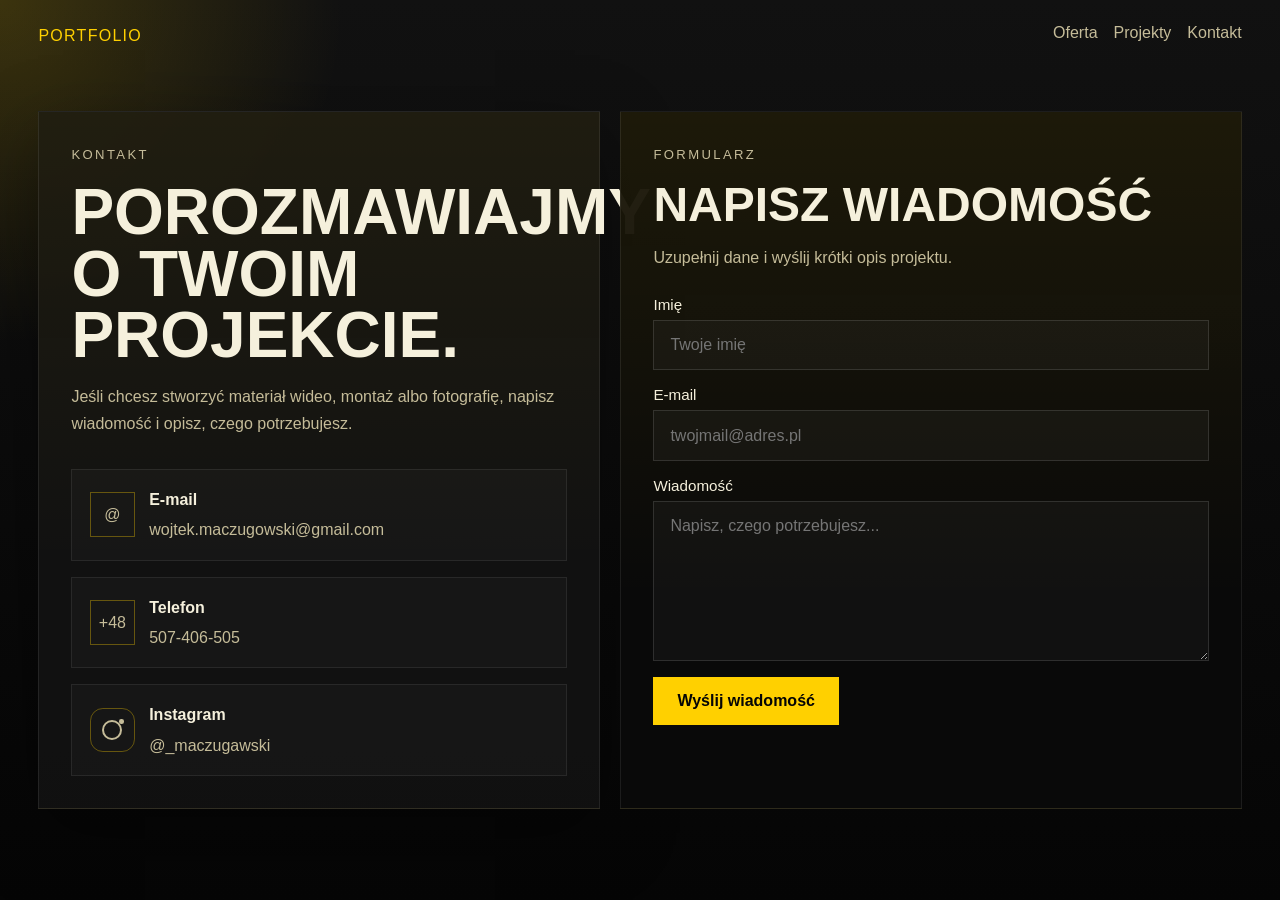
==== 2026-04-22-dobra-b-dziemy-tworzy-portfolio-i/contact.html @ 3e619f03 "Add files via upload" ====
<!DOCTYPE html>
<html lang="pl">
  <head>
    <meta charset="UTF-8" />
    <meta name="viewport" content="width=device-width, initial-scale=1.0" />
    <title>Kontakt | Wojciech Maczugowski</title>
    <link rel="stylesheet" href="styles.css" />
  </head>
  <body>
    <section class="contact-page">
      <nav class="topbar">
        <a class="brand" href="index.html">Portfolio</a>
        <div class="topbar-links">
          <a href="index.html#oferta">Oferta</a>
          <a href="index.html#projekty">Projekty</a>
          <a href="contact.html" aria-current="page">Kontakt</a>
        </div>
      </nav>

      <div class="contact-layout">
        <section class="contact-panel">
          <p class="eyebrow">Kontakt</p>
          <h1>Porozmawiajmy o Twoim projekcie.</h1>
          <p>
            Jeśli chcesz stworzyć materiał wideo, montaż albo fotografię,
            napisz wiadomość i opisz, czego potrzebujesz.
          </p>

          <div class="contact-list">
            <a class="contact-item" href="mailto:wojtek.maczugowski@gmail.com">
              <span class="contact-icon">@</span>
              <span>
                <strong>E-mail</strong>
                wojtek.maczugowski@gmail.com
              </span>
            </a>

            <a class="contact-item" href="tel:+48507406505">
              <span class="contact-icon">+48</span>
              <span>
                <strong>Telefon</strong>
                507-406-505
              </span>
            </a>

            <a class="contact-item" href="https://instagram.com/_maczugawski" target="_blank" rel="noreferrer">
              <span class="contact-icon instagram-icon" aria-hidden="true"></span>
              <span>
                <strong>Instagram</strong>
                @_maczugawski
              </span>
            </a>
          </div>
        </section>

        <section class="contact-form">
          <p class="section-label">Formularz</p>
          <h2>Napisz wiadomość</h2>
          <p>Uzupełnij dane i wyślij krótki opis projektu.</p>

          <form class="form-grid" action="mailto:wojtek.maczugowski@gmail.com" method="post" enctype="text/plain">
            <div class="form-field">
              <label for="name">Imię</label>
              <input id="name" name="Imię" type="text" placeholder="Twoje imię" />
            </div>

            <div class="form-field">
              <label for="email">E-mail</label>
              <input id="email" name="Email" type="email" placeholder="twojmail@adres.pl" />
            </div>

            <div class="form-field">
              <label for="message">Wiadomość</label>
              <textarea id="message" name="Wiadomość" placeholder="Napisz, czego potrzebujesz..."></textarea>
            </div>

            <button class="contact-submit" type="submit">Wyślij wiadomość</button>
          </form>
        </section>
      </div>
    </section>
  </body>
</html>
---- 2026-04-22-dobra-b-dziemy-tworzy-portfolio-i/styles.css ----
:root {
  --bg: #050505;
  --bg-soft: #111111;
  --panel: #171717;
  --line: rgba(255, 208, 0, 0.34);
  --line-strong: rgba(255, 208, 0, 0.7);
  --text: #f5f0dc;
  --muted: #c5bc99;
  --accent: #ffd000;
  --accent-deep: #ffb800;
  --shadow: 0 24px 70px rgba(0, 0, 0, 0.38);
}

* {
  box-sizing: border-box;
}

html {
  scroll-behavior: smooth;
}

body {
  margin: 0;
  background:
    radial-gradient(circle at top right, rgba(255, 208, 0, 0.1), transparent 20%),
    linear-gradient(180deg, #060606 0%, #050505 100%);
  color: var(--text);
  font-family: "Trebuchet MS", "Segoe UI", sans-serif;
}

a {
  color: inherit;
  text-decoration: none;
}

.hero {
  position: relative;
  min-height: 100vh;
  padding: 1.5rem clamp(1.2rem, 3vw, 3rem) 4rem;
  background:
    radial-gradient(circle at top left, rgba(255, 208, 0, 0.2), transparent 24%),
    linear-gradient(135deg, rgba(255, 208, 0, 0.12), transparent 38%),
    linear-gradient(180deg, #101010 0%, #050505 55%, #020202 100%);
  overflow: hidden;
}

.hero::after {
  content: "";
  position: absolute;
  inset: auto -10% -4rem auto;
  width: 20rem;
  height: 20rem;
  background: radial-gradient(circle, rgba(255, 208, 0, 0.22), transparent 68%);
  filter: blur(10px);
}

.topbar,
.hero-content,
main,
.footer {
  position: relative;
  z-index: 1;
}

.topbar {
  display: flex;
  align-items: center;
  justify-content: space-between;
  gap: 1rem;
}

.brand {
  font-family: Impact, Haettenschweiler, "Arial Black", sans-serif;
  letter-spacing: 0.08em;
  text-transform: uppercase;
  color: var(--accent);
}

.topbar-links {
  display: flex;
  flex-wrap: wrap;
  gap: 1rem;
}

.topbar-links a {
  padding-bottom: 0.25rem;
  border-bottom: 1px solid transparent;
  color: var(--muted);
  transition: border-color 0.25s ease, color 0.25s ease;
}

.topbar-links a:hover,
.topbar-links a:focus-visible {
  color: var(--text);
  border-color: var(--accent);
}

.hero-content {
  width: min(100%, 72rem);
  margin: 14vh auto 0;
}

.eyebrow,
.section-label {
  margin: 0 0 1rem;
  color: var(--accent);
  letter-spacing: 0.18em;
  text-transform: uppercase;
  font-size: 0.82rem;
}

.hero-frame {
  max-width: 48rem;
  padding: clamp(1.4rem, 2vw, 2rem);
  border: 1px solid var(--line-strong);
  background: rgba(0, 0, 0, 0.45);
  backdrop-filter: blur(8px);
  box-shadow: var(--shadow);
  animation: rise 0.85s ease forwards;
}

.hero-frame h1 {
  margin: 0;
  font-family: Impact, Haettenschweiler, "Arial Black", sans-serif;
  font-size: clamp(3rem, 8vw, 6.5rem);
  line-height: 0.95;
  text-transform: uppercase;
}

.hero-frame p {
  max-width: 36rem;
  margin: 1rem 0 0;
  color: var(--text);
  font-size: 1.08rem;
  line-height: 1.7;
}

.hero-tags {
  display: flex;
  flex-wrap: wrap;
  gap: 0.8rem;
  margin-top: 1.5rem;
  animation: rise 1s ease 0.12s both;
}

.hero-tags a {
  display: inline-block;
  padding: 0.8rem 1rem;
  border: 1px solid var(--line);
  background: rgba(5, 5, 5, 0.62);
  color: var(--muted);
  transition: transform 0.25s ease, border-color 0.25s ease, color 0.25s ease, background 0.25s ease;
}

.hero-tags a:hover,
.hero-tags a:focus-visible {
  transform: translateY(-3px);
  border-color: var(--line-strong);
  background: rgba(255, 208, 0, 0.08);
  color: var(--text);
}

main {
  width: min(100%, 78rem);
  margin: 0 auto;
  padding: 4rem clamp(1.2rem, 3vw, 3rem) 5rem;
}

.intro-strip,
.projects {
  margin-top: 2rem;
}

.intro-strip h2,
.project-heading h2 {
  margin: 0;
  font-family: Impact, Haettenschweiler, "Arial Black", sans-serif;
  font-size: clamp(2rem, 5vw, 3.5rem);
  text-transform: uppercase;
  line-height: 1;
}

.intro-text,
.panel p {
  color: var(--muted);
  line-height: 1.7;
}

.service-grid {
  display: grid;
  grid-template-columns: 1fr;
  gap: 1.25rem;
  margin-top: 2rem;
}

.service-card {
  position: relative;
  display: block;
  min-height: 29rem;
  border: 1px solid rgba(255, 255, 255, 0.08);
  background: rgba(10, 10, 10, 0.92);
  overflow: hidden;
  transition: transform 0.3s ease, border-color 0.3s ease, box-shadow 0.3s ease;
}

.service-card:hover,
.service-card:focus-visible {
  transform: translateY(-8px);
  border-color: var(--line-strong);
  box-shadow: var(--shadow);
}

.service-card-accent {
  border-color: var(--line);
}

.service-card-accent:hover,
.service-card-accent:focus-visible {
  transform: translateY(-8px);
}

.service-image {
  position: absolute;
  inset: 0;
  background:
    linear-gradient(180deg, rgba(0, 0, 0, 0.08), rgba(0, 0, 0, 0.18) 35%, rgba(0, 0, 0, 0.86) 100%),
    var(--card-image) center/cover no-repeat,
    linear-gradient(140deg, rgba(255, 208, 0, 0.2), rgba(17, 17, 17, 0.9));
  transform: scale(1.01);
  transition: transform 0.4s ease;
}

.service-card:hover .service-image,
.service-card:focus-visible .service-image {
  transform: scale(1.06);
}

.service-copy {
  position: relative;
  display: flex;
  min-height: 100%;
  flex-direction: column;
  justify-content: flex-end;
  gap: 0.55rem;
  padding: 1.8rem;
  z-index: 1;
}

.service-copy strong,
.panel h3 {
  font-family: Impact, Haettenschweiler, "Arial Black", sans-serif;
  font-size: 1.9rem;
  text-transform: uppercase;
}

.service-copy strong {
  font-size: clamp(2rem, 4vw, 3rem);
}

.service-index {
  display: inline-block;
  color: var(--accent);
  letter-spacing: 0.18em;
  font-size: 0.85rem;
}

.service-copy small {
  color: var(--text);
  font-size: 1rem;
  line-height: 1.7;
  max-width: 32rem;
  text-wrap: balance;
}

.project-heading {
  max-width: 48rem;
  margin-top: 7rem;
}

.project-panels {
  display: grid;
  grid-template-columns: repeat(2, minmax(0, 1fr));
  gap: 1rem;
  margin-top: 2rem;
}

.panel {
  padding: 1.5rem;
  border-top: 3px solid var(--accent);
  background:
    linear-gradient(180deg, rgba(255, 208, 0, 0.05), transparent 55%),
    var(--panel);
  scroll-margin-top: 2rem;
}

.video-panel {
  padding: 1.8rem;
  margin-top: 2rem;
}

.video-section-heading {
  max-width: 46rem;
}

.video-works-grid {
  display: grid;
  grid-template-columns: repeat(3, minmax(0, 1fr));
  gap: 1rem;
  margin-top: 2rem;
}

.video-work-card {
  display: flex;
  min-height: 100%;
  flex-direction: column;
  border: 1px solid rgba(255, 255, 255, 0.08);
  background:
    linear-gradient(180deg, rgba(255, 208, 0, 0.05), transparent 75%),
    rgba(10, 10, 10, 0.92);
  overflow: hidden;
  cursor: pointer;
  transition: transform 0.25s ease, border-color 0.25s ease, box-shadow 0.25s ease;
}

.video-work-card:hover,
.video-work-card:focus-visible {
  transform: translateY(-6px);
  border-color: var(--line-strong);
  box-shadow: var(--shadow);
}

.video-work-media {
  position: relative;
  display: block;
  min-height: 14rem;
  background:
    linear-gradient(180deg, rgba(0, 0, 0, 0.1), rgba(0, 0, 0, 0.6)),
    var(--work-image) center/cover no-repeat,
    linear-gradient(135deg, #1b1b1b, #2a2200);
}

.video-work-media-portrait {
  min-height: 20rem;
}

.video-badge {
  position: absolute;
  top: 1rem;
  left: 1rem;
  padding: 0.45rem 0.7rem;
  background: rgba(5, 5, 5, 0.82);
  border: 1px solid var(--line);
  color: var(--accent);
  font-size: 0.78rem;
  letter-spacing: 0.16em;
  text-transform: uppercase;
}

.video-work-copy {
  display: grid;
  gap: 0.65rem;
  padding: 1.2rem;
}

.video-work-card > * {
  pointer-events: none;
}

.video-work-copy strong {
  font-family: Impact, Haettenschweiler, "Arial Black", sans-serif;
  font-size: 1.45rem;
  text-transform: uppercase;
}

.video-work-copy small,
.video-section-heading p {
  color: var(--muted);
  line-height: 1.7;
}

.video-work-copy em {
  color: var(--accent);
  font-style: normal;
  font-size: 0.9rem;
}

.photo-panel {
  padding: 2.4rem;
  margin-top: 2rem;
  background:
    radial-gradient(circle at top right, rgba(255, 208, 0, 0.08), transparent 24%),
    linear-gradient(180deg, rgba(255, 208, 0, 0.04), transparent 60%),
    var(--panel);
}

.photo-section-heading {
  margin-bottom: 1.8rem;
  text-align: center;
}

.photo-grid {
  display: grid;
  grid-template-columns: repeat(2, minmax(0, 1fr));
  max-width: 42rem;
  margin: 0 auto;
  gap: 1rem;
  align-items: start;
}

.photo-tile {
  margin: 0;
  aspect-ratio: 3 / 4.5;
  padding: 0.75rem;
  border: 1px solid rgba(255, 255, 255, 0.1);
  border-radius: 1.2rem;
  background:
    linear-gradient(180deg, rgba(255, 208, 0, 0.06), transparent 55%),
    rgba(14, 14, 14, 0.94);
  overflow: hidden;
  box-shadow:
    0 20px 45px rgba(0, 0, 0, 0.22),
    inset 0 0 0 1px rgba(255, 208, 0, 0.05);
  transition: transform 0.28s ease, border-color 0.28s ease, box-shadow 0.28s ease;
}

.photo-tile:hover,
.photo-tile:focus-visible {
  transform: translateY(-8px);
  border-color: var(--line-strong);
  box-shadow:
    0 28px 60px rgba(0, 0, 0, 0.3),
    inset 0 0 0 1px rgba(255, 208, 0, 0.12);
}

.photo-tile-image {
  display: block;
  width: 100%;
  height: 100%;
  border-radius: 0.9rem;
  background:
    linear-gradient(180deg, rgba(0, 0, 0, 0.02), rgba(0, 0, 0, 0.1)),
    var(--photo-image) center/contain no-repeat,
    radial-gradient(circle at top, rgba(255, 255, 255, 0.03), transparent 36%),
    linear-gradient(135deg, #161616, #2a2200);
  transform: scale(1);
  transition: transform 0.45s ease;
}

.photo-tile:hover .photo-tile-image,
.photo-tile:focus-visible .photo-tile-image {
  transform: scale(1.045);
}

.photo-tile:nth-child(2n) {
  transform: translateY(2rem);
}

.photo-tile:nth-child(2n):hover,
.photo-tile:nth-child(2n):focus-visible {
  transform: translateY(1.4rem);
}

.panel-number {
  display: inline-block;
  margin-bottom: 1rem;
  color: var(--accent);
  font-size: 0.88rem;
  letter-spacing: 0.18em;
}

.footer {
  display: flex;
  justify-content: flex-end;
  flex-wrap: wrap;
  gap: 1rem;
  padding: 1.5rem clamp(1.2rem, 3vw, 3rem) 2.5rem;
  border-top: 1px solid rgba(255, 255, 255, 0.08);
  color: var(--muted);
}

.footer a {
  color: var(--accent);
}

.contact-page {
  min-height: 100vh;
  padding: 1.5rem clamp(1.2rem, 3vw, 3rem) 4rem;
  background:
    radial-gradient(circle at top left, rgba(255, 208, 0, 0.18), transparent 22%),
    linear-gradient(180deg, #111111 0%, #050505 100%);
}

.contact-layout {
  display: grid;
  grid-template-columns: minmax(0, 0.95fr) minmax(0, 1.05fr);
  gap: 1.25rem;
  width: min(100%, 78rem);
  margin: 4rem auto 0;
}

.contact-panel {
  padding: 2rem;
  border: 1px solid rgba(255, 255, 255, 0.08);
  background:
    linear-gradient(180deg, rgba(255, 208, 0, 0.06), transparent 65%),
    rgba(18, 18, 18, 0.92);
  box-shadow: var(--shadow);
}

.contact-panel h1,
.contact-form h2 {
  margin: 0;
  font-family: Impact, Haettenschweiler, "Arial Black", sans-serif;
  text-transform: uppercase;
  line-height: 0.96;
}

.contact-panel h1 {
  font-size: clamp(2.6rem, 5vw, 4.8rem);
}

.contact-panel p,
.contact-form p,
.contact-item span {
  color: var(--muted);
  line-height: 1.7;
}

.contact-list {
  display: grid;
  gap: 1rem;
  margin-top: 2rem;
}

.contact-item {
  display: flex;
  align-items: center;
  gap: 0.9rem;
  padding: 1rem 1.1rem;
  border: 1px solid rgba(255, 255, 255, 0.08);
  background: rgba(255, 255, 255, 0.02);
}

.contact-item strong {
  display: block;
  color: var(--text);
  margin-bottom: 0.2rem;
}

.contact-icon {
  display: inline-flex;
  align-items: center;
  justify-content: center;
  width: 2.8rem;
  height: 2.8rem;
  border: 1px solid var(--line);
  color: var(--accent);
  flex-shrink: 0;
}

.instagram-icon {
  border-radius: 0.8rem;
  position: relative;
}

.instagram-icon::before {
  content: "";
  width: 1rem;
  height: 1rem;
  border: 2px solid currentColor;
  border-radius: 50%;
}

.instagram-icon::after {
  content: "";
  position: absolute;
  top: 0.68rem;
  right: 0.62rem;
  width: 0.28rem;
  height: 0.28rem;
  border-radius: 50%;
  background: currentColor;
}

.contact-form {
  padding: 2rem;
  border: 1px solid rgba(255, 255, 255, 0.08);
  background:
    linear-gradient(180deg, rgba(255, 208, 0, 0.08), transparent 70%),
    rgba(10, 10, 10, 0.96);
}

.contact-form h2 {
  font-size: clamp(2rem, 4vw, 3rem);
}

.form-grid {
  display: grid;
  gap: 1rem;
  margin-top: 1.5rem;
}

.form-field {
  display: grid;
  gap: 0.45rem;
}

.form-field label {
  color: var(--text);
  font-size: 0.95rem;
}

.form-field input,
.form-field textarea {
  width: 100%;
  border: 1px solid rgba(255, 255, 255, 0.12);
  background: rgba(255, 255, 255, 0.03);
  color: var(--text);
  padding: 0.95rem 1rem;
  font: inherit;
}

.form-field textarea {
  min-height: 10rem;
  resize: vertical;
}

.contact-submit {
  width: fit-content;
  border: 0;
  padding: 0.95rem 1.5rem;
  background: var(--accent);
  color: #050505;
  font: inherit;
  font-weight: 700;
  cursor: pointer;
  transition: transform 0.25s ease, background 0.25s ease;
}

.contact-submit:hover,
.contact-submit:focus-visible {
  transform: translateY(-2px);
  background: var(--accent-deep);
}

@keyframes rise {
  from {
    opacity: 0;
    transform: translateY(24px);
  }

  to {
    opacity: 1;
    transform: translateY(0);
  }
}

@media (max-width: 900px) {
  .contact-layout,
  .video-works-grid,
  .project-panels {
    grid-template-columns: 1fr;
  }

  .photo-grid {
    grid-template-columns: repeat(2, minmax(0, 1fr));
    max-width: none;
  }

  .photo-tile:nth-child(2n) {
    transform: translateY(1.2rem);
  }

  .photo-tile:nth-child(2n):hover,
  .photo-tile:nth-child(2n):focus-visible {
    transform: translateY(0.6rem);
  }

  .service-card-accent,
  .service-card-accent:hover,
  .service-card-accent:focus-visible {
    transform: none;
  }
}

@media (max-width: 640px) {
  .hero {
    min-height: auto;
    padding-bottom: 3rem;
  }

  .topbar,
  .footer {
    flex-direction: column;
    align-items: flex-start;
  }

  .hero-content {
    margin-top: 5rem;
  }

  .hero-frame h1 {
    font-size: clamp(2.5rem, 15vw, 4.2rem);
  }

  .photo-grid {
    grid-template-columns: 1fr;
  }

  .photo-tile:nth-child(2n),
  .photo-tile:nth-child(2n):hover,
  .photo-tile:nth-child(2n):focus-visible {
    transform: none;
  }

  .footer {
    justify-content: flex-start;
  }
}
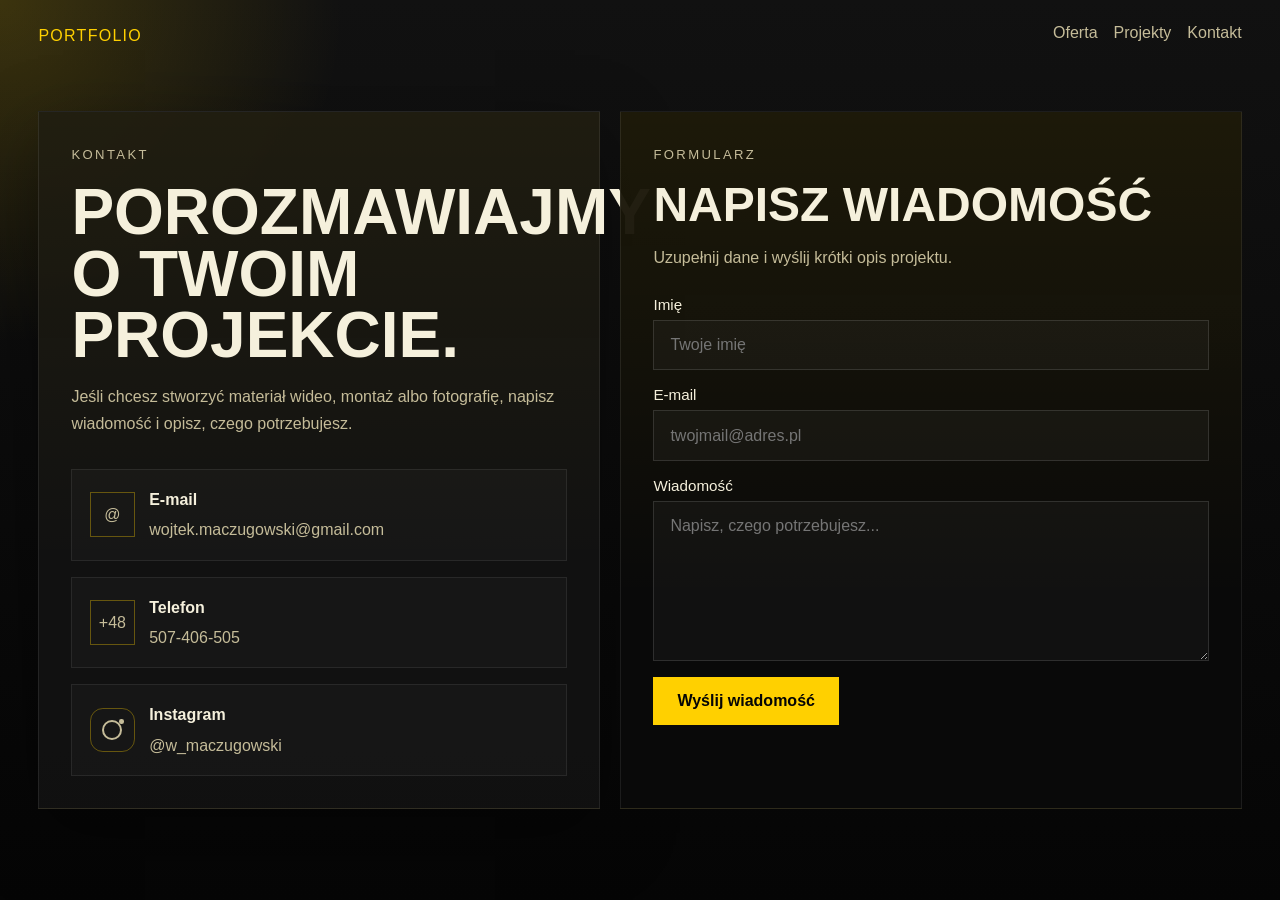
==== commit 5d8ea75c: "Add files via upload" ====
--- a/2026-04-22-dobra-b-dziemy-tworzy-portfolio-i/contact.html
+++ b/2026-04-22-dobra-b-dziemy-tworzy-portfolio-i/contact.html
@@ -43,11 +43,11 @@
               </span>
             </a>
 
-            <a class="contact-item" href="https://instagram.com/_maczugawski" target="_blank" rel="noreferrer">
+            <a class="contact-item" href="https://instagram.com/w_maczugowski" target="_blank" rel="noreferrer">
               <span class="contact-icon instagram-icon" aria-hidden="true"></span>
               <span>
                 <strong>Instagram</strong>
-                @_maczugawski
+                @w_maczugowski
               </span>
             </a>
           </div>
@@ -58,20 +58,33 @@
           <h2>Napisz wiadomość</h2>
           <p>Uzupełnij dane i wyślij krótki opis projektu.</p>
 
-          <form class="form-grid" action="mailto:wojtek.maczugowski@gmail.com" method="post" enctype="text/plain">
+          <form
+            class="form-grid"
+            action="https://formsubmit.co/wojtek.maczugowski@gmail.com"
+            method="POST"
+          >
+            <input type="hidden" name="_subject" value="Nowa wiadomość z portfolio" />
+            <input type="hidden" name="_template" value="table" />
+            <input type="text" name="_honey" tabindex="-1" autocomplete="off" style="display: none" />
+
             <div class="form-field">
               <label for="name">Imię</label>
-              <input id="name" name="Imię" type="text" placeholder="Twoje imię" />
+              <input id="name" name="name" type="text" placeholder="Twoje imię" required />
             </div>
 
             <div class="form-field">
               <label for="email">E-mail</label>
-              <input id="email" name="Email" type="email" placeholder="twojmail@adres.pl" />
+              <input id="email" name="email" type="email" placeholder="twojmail@adres.pl" required />
             </div>
 
             <div class="form-field">
               <label for="message">Wiadomość</label>
-              <textarea id="message" name="Wiadomość" placeholder="Napisz, czego potrzebujesz..."></textarea>
+              <textarea
+                id="message"
+                name="message"
+                placeholder="Napisz, czego potrzebujesz..."
+                required
+              ></textarea>
             </div>
 
             <button class="contact-submit" type="submit">Wyślij wiadomość</button>
--- a/2026-04-22-dobra-b-dziemy-tworzy-portfolio-i/styles.css
+++ b/2026-04-22-dobra-b-dziemy-tworzy-portfolio-i/styles.css
@@ -26,6 +26,7 @@
     linear-gradient(180deg, #060606 0%, #050505 100%);
   color: var(--text);
   font-family: "Trebuchet MS", "Segoe UI", sans-serif;
+  overflow-x: hidden;
 }
 
 a {
@@ -35,8 +36,8 @@
 
 .hero {
   position: relative;
-  min-height: 100vh;
-  padding: 1.5rem clamp(1.2rem, 3vw, 3rem) 4rem;
+  min-height: auto;
+  padding: 1.5rem clamp(1.2rem, 3vw, 3rem) 2rem;
   background:
     radial-gradient(circle at top left, rgba(255, 208, 0, 0.2), transparent 24%),
     linear-gradient(135deg, rgba(255, 208, 0, 0.12), transparent 38%),
@@ -96,8 +97,8 @@
 }
 
 .hero-content {
-  width: min(100%, 72rem);
-  margin: 14vh auto 0;
+  width: min(100%, 34rem);
+  margin: 4rem auto 0;
 }
 
 .eyebrow,
@@ -110,36 +111,40 @@
 }
 
 .hero-frame {
-  max-width: 48rem;
-  padding: clamp(1.4rem, 2vw, 2rem);
+  width: 100%;
+  min-height: 17rem;
+  padding: 1.7rem;
   border: 1px solid var(--line-strong);
   background: rgba(0, 0, 0, 0.45);
   backdrop-filter: blur(8px);
   box-shadow: var(--shadow);
   animation: rise 0.85s ease forwards;
+  display: flex;
+  flex-direction: column;
+  justify-content: flex-end;
 }
 
 .hero-frame h1 {
   margin: 0;
   font-family: Impact, Haettenschweiler, "Arial Black", sans-serif;
-  font-size: clamp(3rem, 8vw, 6.5rem);
+  font-size: clamp(3rem, 8vw, 4.7rem);
   line-height: 0.95;
   text-transform: uppercase;
 }
 
 .hero-frame p {
-  max-width: 36rem;
+  max-width: 28rem;
   margin: 1rem 0 0;
   color: var(--text);
-  font-size: 1.08rem;
-  line-height: 1.7;
+  font-size: 1rem;
+  line-height: 1.65;
 }
 
 .hero-tags {
   display: flex;
   flex-wrap: wrap;
   gap: 0.8rem;
-  margin-top: 1.5rem;
+  margin-top: 1rem;
   animation: rise 1s ease 0.12s both;
 }
 
@@ -161,14 +166,15 @@
 }
 
 main {
-  width: min(100%, 78rem);
+  width: min(100%, 42rem);
   margin: 0 auto;
-  padding: 4rem clamp(1.2rem, 3vw, 3rem) 5rem;
+  padding: 2rem clamp(1.2rem, 3vw, 1.6rem) 5rem;
 }
 
 .intro-strip,
 .projects {
-  margin-top: 2rem;
+  width: min(100%, 34rem);
+  margin: 2rem auto 0;
 }
 
 .intro-strip h2,
@@ -188,15 +194,16 @@
 
 .service-grid {
   display: grid;
-  grid-template-columns: 1fr;
+  grid-template-columns: repeat(3, minmax(0, 1fr));
+  width: min(100%, 64rem);
+  margin: 1.4rem auto 0;
   gap: 1.25rem;
-  margin-top: 2rem;
 }
 
 .service-card {
   position: relative;
   display: block;
-  min-height: 29rem;
+  min-height: 30rem;
   border: 1px solid rgba(255, 255, 255, 0.08);
   background: rgba(10, 10, 10, 0.92);
   overflow: hidden;
@@ -273,8 +280,8 @@
 }
 
 .project-heading {
-  max-width: 48rem;
-  margin-top: 7rem;
+  width: min(100%, 34rem);
+  margin: 5rem auto 0;
 }
 
 .project-panels {
@@ -294,8 +301,9 @@
 }
 
 .video-panel {
+  width: min(100%, 34rem);
   padding: 1.8rem;
-  margin-top: 2rem;
+  margin: 2rem auto 0;
 }
 
 .video-section-heading {
@@ -304,7 +312,7 @@
 
 .video-works-grid {
   display: grid;
-  grid-template-columns: repeat(3, minmax(0, 1fr));
+  grid-template-columns: 1fr;
   gap: 1rem;
   margin-top: 2rem;
 }
@@ -385,8 +393,9 @@
 }
 
 .photo-panel {
-  padding: 2.4rem;
-  margin-top: 2rem;
+  width: min(100%, 34rem);
+  padding: 2rem 1.2rem 1.4rem;
+  margin: 2rem auto 0;
   background:
     radial-gradient(circle at top right, rgba(255, 208, 0, 0.08), transparent 24%),
     linear-gradient(180deg, rgba(255, 208, 0, 0.04), transparent 60%),
@@ -401,16 +410,16 @@
 .photo-grid {
   display: grid;
   grid-template-columns: repeat(2, minmax(0, 1fr));
-  max-width: 42rem;
+  max-width: 28rem;
   margin: 0 auto;
-  gap: 1rem;
+  gap: 0.7rem;
   align-items: start;
 }
 
 .photo-tile {
   margin: 0;
   aspect-ratio: 3 / 4.5;
-  padding: 0.75rem;
+  padding: 0.55rem;
   border: 1px solid rgba(255, 255, 255, 0.1);
   border-radius: 1.2rem;
   background:
@@ -434,21 +443,57 @@
 
 .photo-tile-image {
   display: block;
+  position: relative;
   width: 100%;
   height: 100%;
   border-radius: 0.9rem;
-  background:
-    linear-gradient(180deg, rgba(0, 0, 0, 0.02), rgba(0, 0, 0, 0.1)),
-    var(--photo-image) center/contain no-repeat,
-    radial-gradient(circle at top, rgba(255, 255, 255, 0.03), transparent 36%),
-    linear-gradient(135deg, #161616, #2a2200);
+  overflow: hidden;
+  isolation: isolate;
+  background: linear-gradient(180deg, rgba(0, 0, 0, 0.02), rgba(0, 0, 0, 0.1));
   transform: scale(1);
   transition: transform 0.45s ease;
+}
+
+.photo-tile-image img {
+  position: relative;
+  z-index: 1;
+  display: block;
+  width: 100%;
+  height: 100%;
+  object-fit: contain;
+  object-position: center;
+  transition: transform 0.45s ease;
+}
+
+.photo-tile-image::before {
+  content: "";
+  position: absolute;
+  inset: -0.8rem;
+  z-index: -2;
+  background: var(--photo-image) center/cover no-repeat;
+  filter: blur(22px) saturate(0.9) brightness(0.82);
+  transform: scale(1.14);
+}
+
+.photo-tile-image::after {
+  content: "";
+  position: absolute;
+  inset: 0;
+  z-index: -1;
+  background:
+    radial-gradient(circle at top, rgba(255, 255, 255, 0.05), transparent 36%),
+    linear-gradient(180deg, rgba(0, 0, 0, 0.04), rgba(0, 0, 0, 0.16)),
+    linear-gradient(135deg, #161616, #2a2200);
 }
 
 .photo-tile:hover .photo-tile-image,
 .photo-tile:focus-visible .photo-tile-image {
   transform: scale(1.045);
+}
+
+.photo-tile:hover .photo-tile-image img,
+.photo-tile:focus-visible .photo-tile-image img {
+  transform: scale(1.015);
 }
 
 .photo-tile:nth-child(2n) {
@@ -657,9 +702,13 @@
 
 @media (max-width: 900px) {
   .contact-layout,
-  .video-works-grid,
   .project-panels {
     grid-template-columns: 1fr;
+  }
+
+  .service-grid {
+    grid-template-columns: 1fr;
+    width: min(100%, 34rem);
   }
 
   .photo-grid {
@@ -696,15 +745,11 @@
   }
 
   .hero-content {
-    margin-top: 5rem;
+    margin-top: 4rem;
   }
 
   .hero-frame h1 {
     font-size: clamp(2.5rem, 15vw, 4.2rem);
-  }
-
-  .photo-grid {
-    grid-template-columns: 1fr;
   }
 
   .photo-tile:nth-child(2n),
